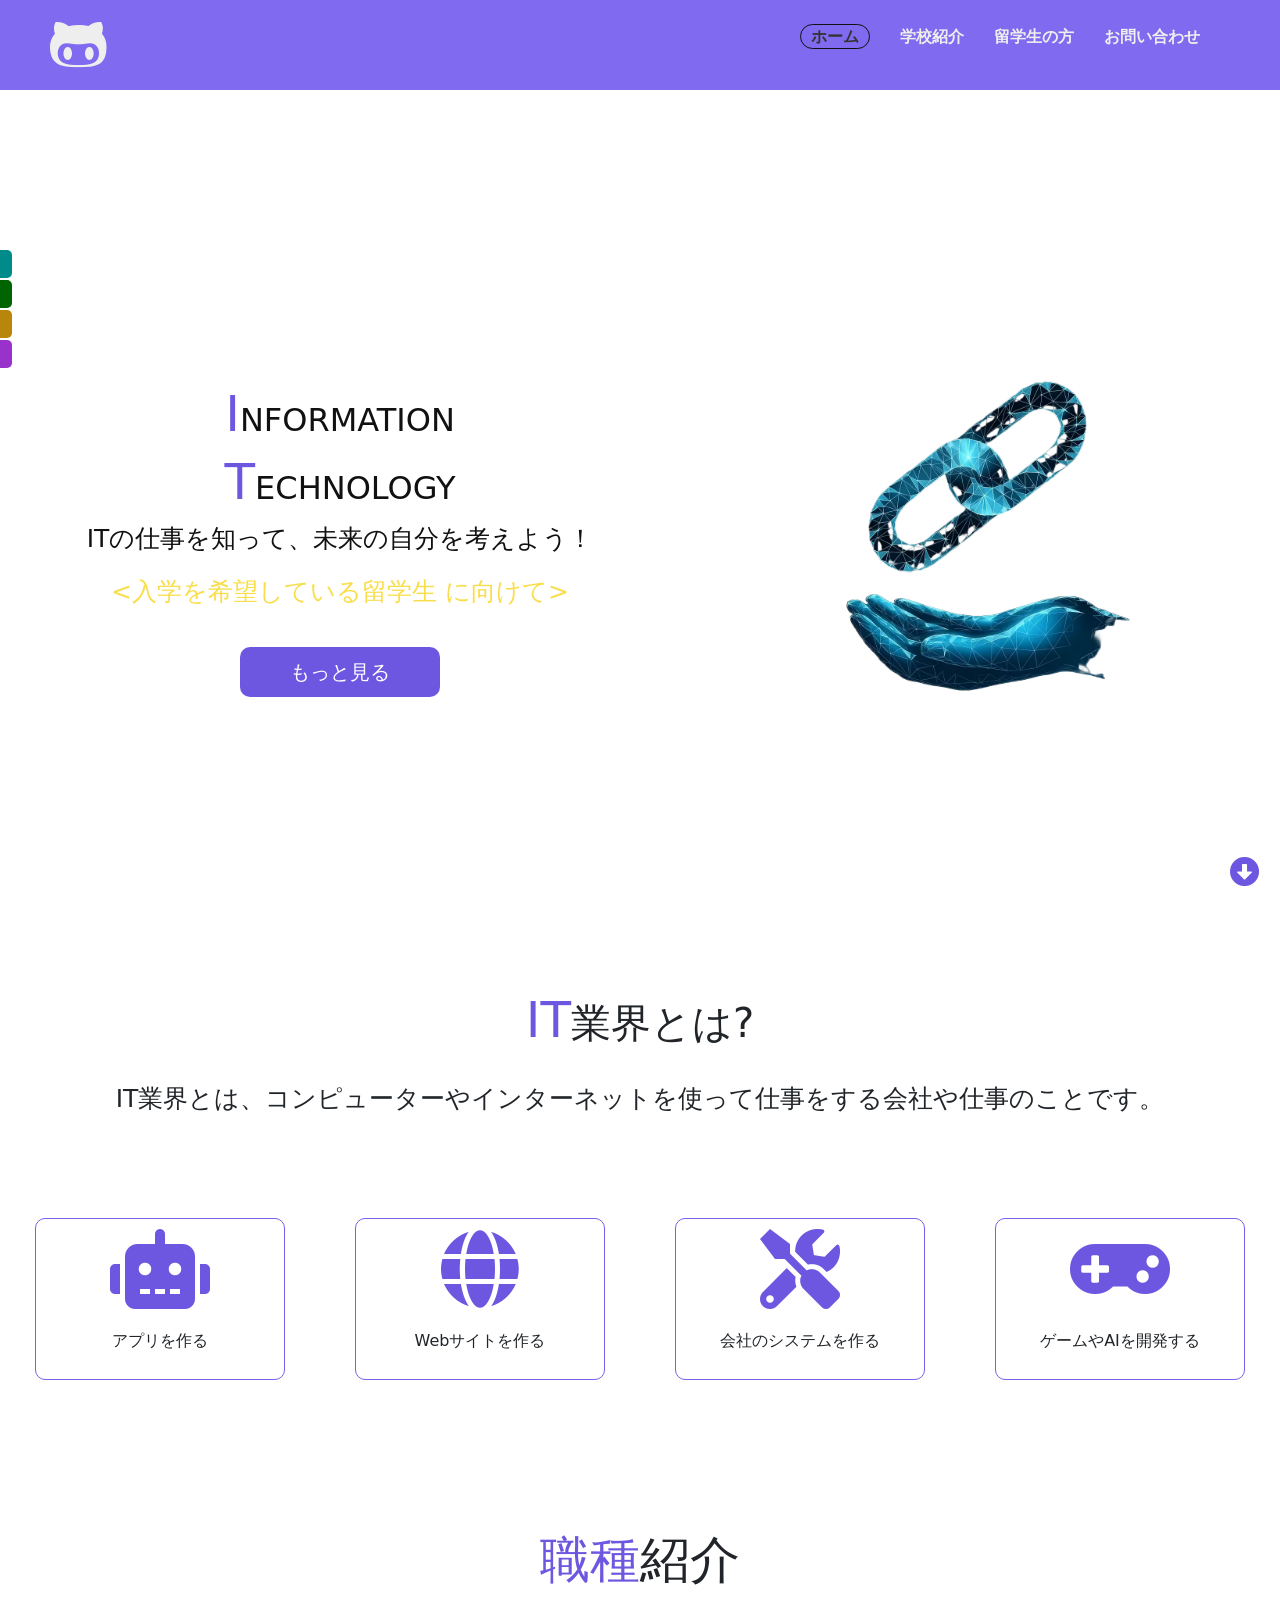
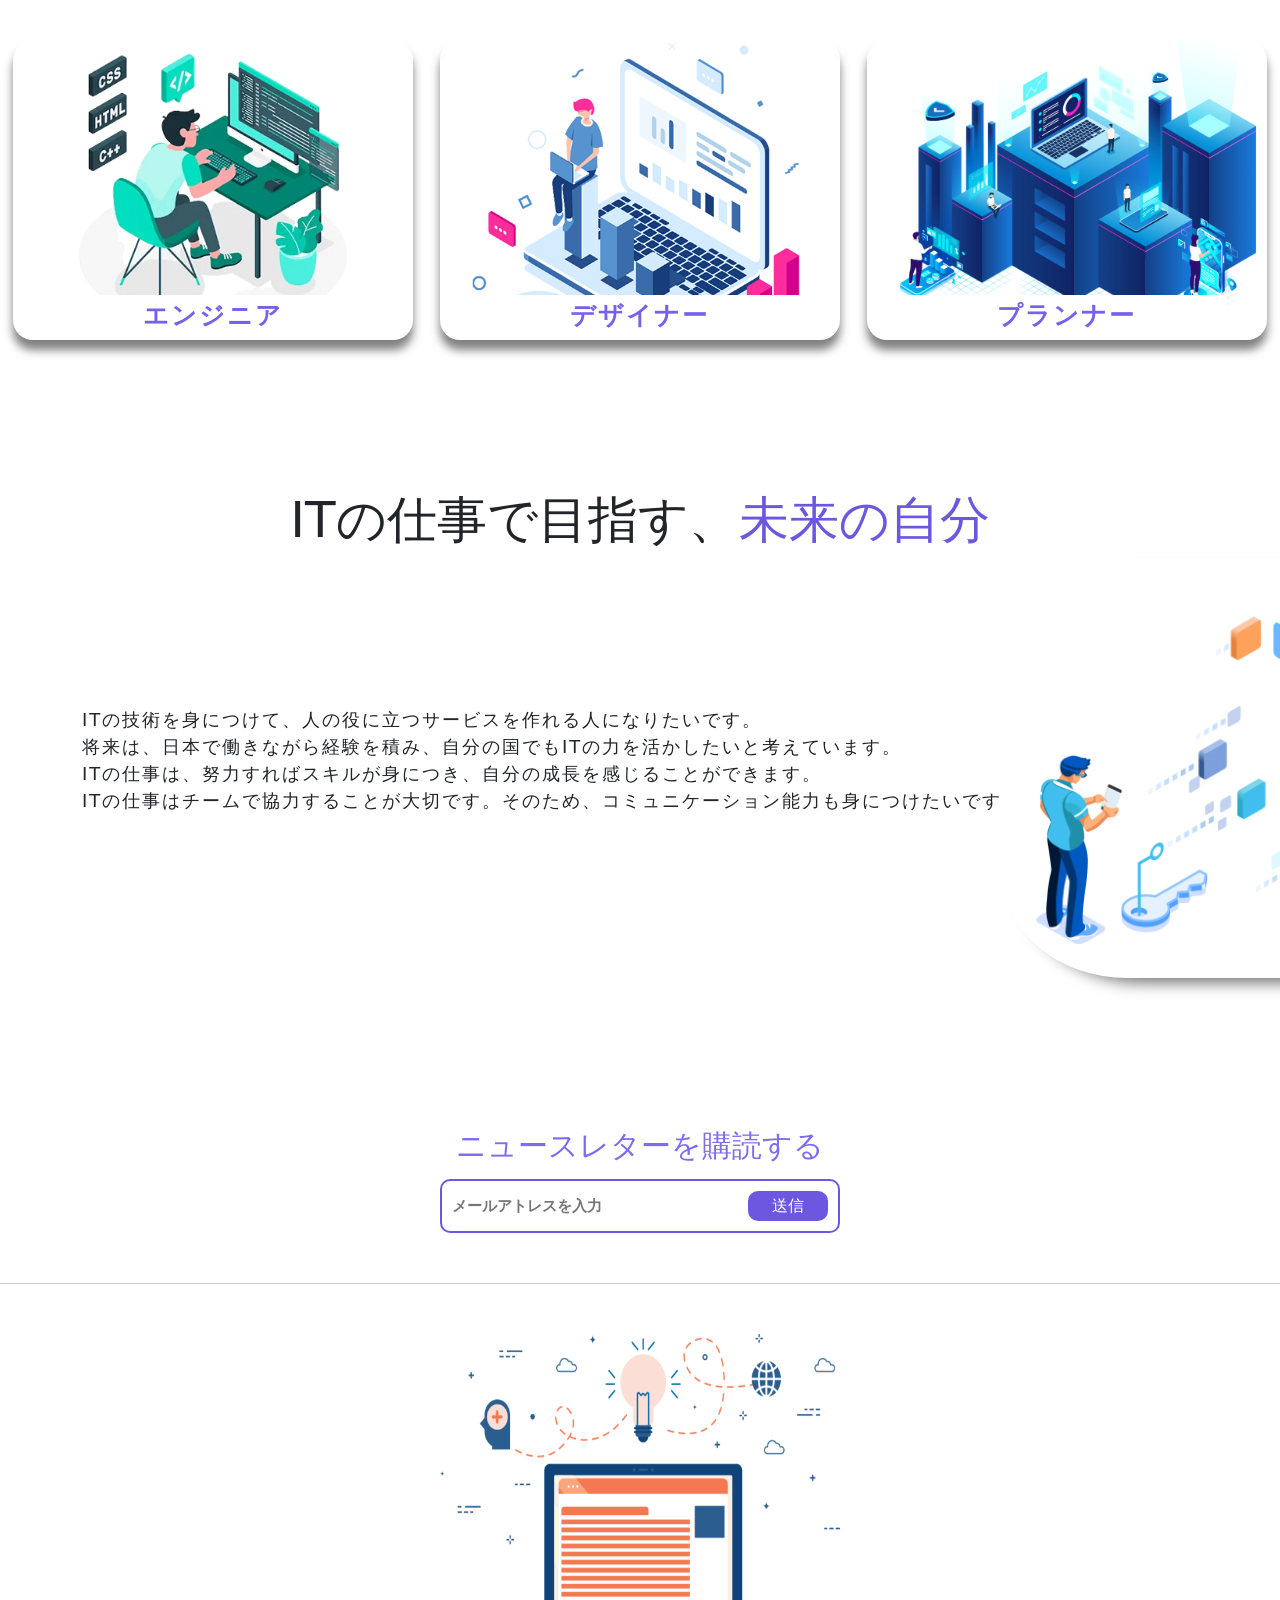
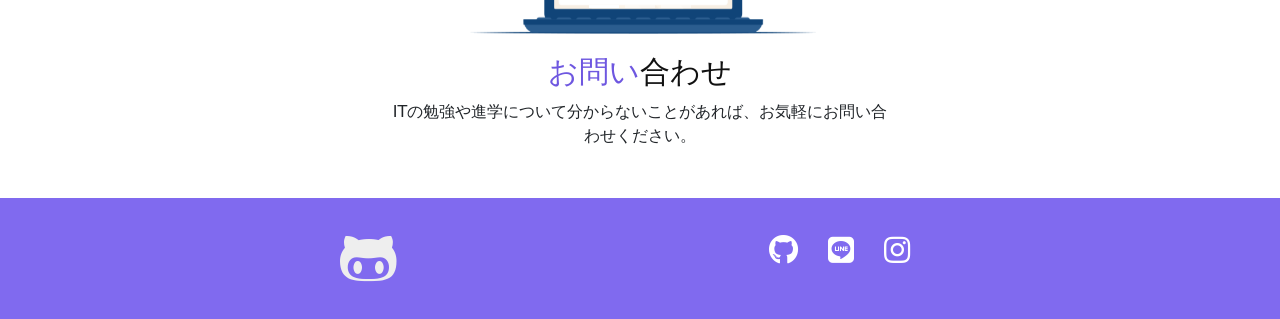
==== index.html @ 79e1f2b9 "day1" ====
<!DOCTYPE html>
<html lang="ja">
<head>
    <meta charset="UTF-8">
    <title>Document</title>
    <link rel="stylesheet" href="https://cdnjs.cloudflare.com/ajax/libs/font-awesome/5.15.4/css/all.min.css" integrity="sha512-1ycn6IcaQQ40/MKBW2W4Rhis/DbILU74C1vSrLJxCq57o941Ym01SwNsOMqvEBFlcgUa6xLiPY/NS5R+E6ztJQ==" crossorigin="anonymous" referrerpolicy="no-referrer" />
    <link href="https://cdn.jsdelivr.net/npm/bootstrap@5.3.0/dist/css/bootstrap.min.css" rel="stylesheet" integrity="sha384-9ndCyUaIbzAi2FUVXJi0CjmCapSmO7SnpJef0486qhLnuZ2cdeRhO02iuK6FUUVM" crossorigin="anonymous">
    <link rel="stylesheet" href="css/style.css">
</head>
<body>
    <!-- Start Topbar -->
    <div class="topmove">
        <div class="topbtn">
            <a><i id="topbtn" class="fas fa-arrow-alt-circle-down"></i></a>
        </div>
    </div>
    <!-- End Topbar -->

    <!-- Start Slidebar -->
    <div class="slidebar">
        <ul class="slide_menu">
            
            <li style="background-color: darkcyan;"><a href="#env" >IT業界</a></li>
            <li style="background-color: darkgreen;"><a href="#intro" >職種紹介</a></li>
            <li style="background-color: darkgoldenrod;"><a href="#future" >未来の自分</a></li>
            <li style="background-color: darkorchid;"><a href="#content">お問い合わせ</a></li>
        </ul>
    </div>
    <!-- End Slidebar -->
    <header id="home">
        <nav class="nav_logo">
              <a href="#" target="_blank" type="logo"><i class="fab fa-github-alt"></i></a>
        </nav>

        <ul class="navbar_menu">
            
                <li><a href="#" class="active">ホーム</a></li>
                <li><a href="school.html" >学校紹介</a></li>
                <li><a href="student.html" >留学生の方</a></li>
                <li><a href="contact.html" >お問い合わせ</a></li>
            
        </ul>
        <div class="dropdown">
            <a class="btn btn-secondary" href="#" role="button" data-bs-toggle="dropdown" aria-expanded="false">
                <i class="fas fa-bars"></i>
            </a>

            <ul class="dropdown-menu">
                <li><a class="dropdown-item text-primary" href="#">ホーム</a></li>
                <li><hr class="dropdown-divider"></li>
                <li><a class="dropdown-item" href="school.html" >学校紹介</a></li>
                <li><hr class="dropdown-divider"></li>
                <li><a class="dropdown-item" href="student.html" >留学生の方</a></li>
                <li><hr class="dropdown-divider"></li>
                <li><a class="dropdown-item" href="contact.html" >お問い合わせ</a></li>
        </div>
    </header>
    <div class="home">
        <div class="container leftremove">
            <div>
                <h2><span>I</span>NFORMATION</h2>
                <h2><span>T</span>ECHNOLOGY</h2>
            </div>
            <div>
                <p>ITの仕事を知って、未来の自分を考えよう！</p>
                <p class="note"><入学を希望している留学生 に向けて></p>
            </div>
            <div>
                <button type="button" id="">
                    <a href="#env">もっと見る</a>
                </button>
            </div>
        </div>
        <div class="home_img rightremove" >
            <img src="img/mlm.avif" alt="homepage">
        </div>
    </div>

    <div class="env" id="env">
        <h1><span>IT</span>業界とは?</h1>
        <p class="env_note">IT業界とは、コンピューターやインターネットを使って仕事をする会社や仕事のことです。</p>
        <div class="env_container">
            <div class="env_info info1">
                <i class="fas fa-robot"></i>
                <p>アプリを作る</p>
            </div>
            <div class="env_info info2">
                <i class="fas fa-globe"></i>
                <p>Webサイトを作る</p>
            </div>
            <div class="env_info info3">
                <i class="fas fa-tools"></i>
                <p>会社のシステムを作る</p>
            </div>
            <div class="env_info info4">
                <i class="fas fa-gamepad"></i>
                <p>ゲームやAIを開発する</p>
            </div>
        </div>
    </div>

    <div class="intro" id="intro">
        <h1><span>職種</span>紹介</h1>

        <div class="subcontainer">

            <div class="deptboxes">
                <div>
                    <img src="img/web-development (1).webp" alt="intro1">
                </div>
                <div class="contents">
                    <h3>エンジニア</h3>
                    <p>エンジニアは、プログラミングを使ってアプリやシステムを作る仕事です。コツコツ考えることが好きな人に向いています。</p>
                </div>
            </div>
            <div class="deptboxes">
                <div>
                    <img src="img/IMG_4879.png" alt="intro2">
                </div>
                <div class="contents">
                    <h3>デザイナー</h3>
                    <p>デザイナーは、Webサイトやアプリの見た目をきれいにデザインする仕事です。色や形を考えることが好きな人に向いています。</p>                </div>
            </div>
            <div class="deptboxes">
                <div>
                    <img src="img/photo3.png" alt="intro3">
                </div>
                <div class="contents">
                    <h3>プランナー</h3>
                    <p>ランナーは、「どんなサービスを作るか」を考える仕事です。
                    人の気持ちを考えることが得意な人に向いています。</p>
                </div>
            </div>
        </div>
    </div>

    <div class="future" id="future">
        <h1>ITの仕事で目指す、<span>未来の自分</span></h1>
        <div class="container">
            <div>
                <p>ITの技術を身につけて、人の役に立つサービスを作れる人になりたいです。
                    <br>
                    将来は、日本で働きながら経験を積み、自分の国でもITの力を活かしたいと考えています。
                    <br>
                    ITの仕事は、努力すればスキルが身につき、自分の成長を感じることができます。
                    <br>
                    ITの仕事はチームで協力することが大切です。そのため、コミュニケーション能力も身につけたいです
                </p>
            </div>
            <div>
                
                <img src="img/photo4.png" class="futureimg" alt="future">
            
            </div>
        </div>

    </div>

    <footer>
        <div class="message">
            <h1>ニュースレターを購読する</h1>
            <div class="mail">
                <input type="email" class="email" id="email" placeholder="メールアトレスを入力" >

                <input type="button" class="mail_btn" value="送信">
            </div>
        </div>
        <hr>
        
        <div class="message2">
            <div id="messagecarousels" class="carousel slide" data-bs-ride="carousel">
                <ol class="carousel-indicators">
                    <li class="active" data-bs-target="#messagecarousels" data-bs-slide-to="0"></li>
                    <li data-bs-target="#messagecarousels" data-bs-slide-to="1"></li>
                    <li data-bs-target="#messagecarousels" data-bs-slide-to="2"></li>
                </ol>
                <div class="carousel-inner content_img">
                    <div class="carousel-item active">
                        <img src="img/content.png" alt="carouseliimg1">
                    </div>
                    <div class="carousel-item">
                        <img src="img/content1.png" alt="carouseliimg2">
                    </div>
                    <div class="carousel-item">
                        <img src="img/content2.png" alt="carouseliimg3">
                    </div>
                </div>
            </div>
            <div class="content" id="content">
                <h1><a href="contact.html"><span>お問い</span>合わせ</a></h1>
                <p>ITの勉強や進学について分からないことがあれば、お気軽にお問い合わせください。</p>
            </div>
        </div>

        <div class="message3">
            <nav class="nav_logo">
                <a href="Programming Project/index.html" target="_blank" title="logo"><i class="fab fa-github-alt"></i></a>
            </nav>

            <ul class="navbar_menu">
                
                    <li><a href="https://github.com/HeinKhant53" title="github" target="_blank"><i class="fab fa-github"></i></a></li>
                    <li><a href="https://line.me/ti/p/TC7lA1ofuV" title="line" target="_blank"><i class="fab fa-line"></i></a></li>
                    <li><a href="https://www.instagram.com/lucas.mooraa?igsh=MW9lOGV4Y2FmeGt2Mw%3D%3D&utm_source=qr" title="instagram" target="_blank"><i class="fab fa-instagram"></i></a></li>
            </ul>
        </div>
    </footer>

     
    <!-- bootstrap -->
    <script src="https://cdn.jsdelivr.net/npm/bootstrap@5.3.0/dist/js/bootstrap.bundle.min.js" integrity="sha384-geWF76RCwLtnZ8qwWowPQNguL3RmwHVBC9FhGdlKrxdiJJigb/j/68SIy3Te4Bkz" crossorigin="anonymous"></script>
    <script src="js/action.js"></script>
</body>
</html>
---- css/style.css ----
*{
    padding: 0;
    margin: 0;
    box-sizing: border-box;
    
}

body{
    max-width: 100%;
    height: 100vh;
    /* background-color: #6e57e0; */
    /* background-repeat: no-repeat;
    background-size: cover; */
}

/* topbtn */
.topmove{
    position: fixed;
    right: 20px;
    bottom: 20px;
}
.topbtn{
    width: 30px;
    height: 30px;

    color: #6e57e0;
    text-align: center;
    font-size: 30px;   
}
/* topbtn */
/* slidebar */
@media only screen and (max-width: 600px) {
    .slidebar{
        display: none;
    }
}
.slidebar{
    position: relative;
} 
.slide_menu{
    width: 130px;
    list-style: none; 
    position: fixed;
    top: 250px;
    left: -150px;
    
}
.slide_menu li {
    width: inherit;
    text-align: center;
    /* background-color: #6e57e0; */
    border-radius: 5px;
    padding: 2px;
    margin-bottom: 2px;

    transform: translateX(0px);
    transition: all 1s;
}
.slide_menu li:hover {
    
    transform: translateX(80%);
}
.slide_menu li a{
    text-decoration: none;
    color: #fff;
}
/* slidebar */

/* navbar */
header{
    display: flex;
    justify-content: space-between;
    align-items: center;
    padding: 15px 50px;

    background-color: #806aef;
}
header .nav_logo a .fa-github-alt{
    color: #eee;
    font-size: 60px;
}
header .nav_logo a .fa-github-alt:hover{
    color: #111;
}


header .navbar_menu{
    display: flex;
    justify-content: center;
    align-items: center;
}

header .navbar_menu li{
    list-style-type: none;
    margin-right: 30px;
}
header .navbar_menu li a{
    color: #eee;
    text-decoration: none;
    font-weight: bold;
}
header .navbar_menu li .active{
    color: #333;
    border: 1px solid #111;
    border-radius: 20px;
    padding: 2px 10px;
}


header .navbar_menu li a:hover{

    font-weight: bold;
    border: 2px solid #fff;
    border-radius: 20px;
    padding: 2px 10px;
}

.home{
    height: 100vh;
    /* margin: 0 auto; */
    display: flex;
    justify-content:center;
    align-items: center;
}
.home .container{
    text-align: center;
    color: #111;
    font-size: 25px;
}
.home .container div h2 span{
    font-size: 50px;
    color: #6e57e0;
}
.home .container div .note{
    color: rgba(247, 214, 30, 0.801);
}
.home .container button{
    background-color:#6e57e0;
    font-size: 20px;
    width: 200px;

    border: none;
    padding: 10px;
    border-radius: 10px;
    margin-top: 20px;

}
.home .container button a{
    color: #fff;
    text-decoration: none;
}

.home .home_img img{
    width: 600px;
}

/* Animation */
.home .leftremove{
    animation-name: myleft;
    animation-duration: 5s;
}
.home .rightremove{
    animation-name: myright;
    animation-duration: 5s;
}
@keyframes myleft {
    from{
        
        opacity: 0;
    }
    to{
    
        opacity: 1;
    }
}

@keyframes myright {
    from{
        transform: translateX(30px);
        opacity: 0;
    }
    to{
        transform: translateX(0px);
        opacity: 1;
    }   
}

/* Animation */

.env{
    text-align: center;
}

.env h1 span{
    font-size: 50px;
    color: #6e57e0;
}
.env .env_note{
    font-size: 25px;
    margin: 30px 0 100px;
}

.env_container{
    
    display: flex;
    justify-content: space-around;
    align-items: center;
    opacity: 0;
}
.env_container .env_info{
    width: 250px;
    border: 1px solid #7860ed;
    border-radius: 10px;
    padding: 10px;
}
.env_info i{
    font-size: 80px;
    color: #6e57e0;    
    margin-bottom: 20px;

    
}   
/* Animation */
.env_container .env_info:hover{
    box-shadow: 5px 5px 10px rgba(0,0,0,0.5);
    transform: translateY(-10px);
}

.env_container .moveleft{
    animation-name: moveForLeft;
    animation-duration: 5s;
}

.env_container .movetop{
    animation-name: moveForTop;
    animation-duration: 5s;
}

.env_container .movedown{
    animation-name: moveForDown;
    animation-duration: 5s;
}

.env_container .moveright{
    animation-name: moveForRight;
    animation-duration: 5s;
}

@keyframes moveForLeft {
    from{
        transform: translateX(-50px);
        opacity: 0;
    }
    to{
        transform: translateX(0px);
        opacity: 1;
    }
}

@keyframes moveForTop {
    from{
        transform: translateY(-50px);
        opacity: 0;
    }
    to{
        transform: translateY(0px);
        opacity: 1;
    }
}

@keyframes moveForDown {
    from{
        transform: translateY(50px);
        opacity: 0;
    }
    to{
        transform: translateY(0px);
        opacity: 1;
    }
}

@keyframes moveForRight {
    from{
        transform: translateX(50px);
        opacity: 0;
    }
    to{
        transform: translateY(0px);
        opacity: 1;
    }
}
/* Animation */


.intro{
    margin-top: 150px;
}
.intro h1{
    font-size: 50px;
    text-align: center;
    margin: 50px 0;
}

.intro  h1 span{
    color: #6e57e0;
}


.intro .subcontainer{
    display: flex;
    justify-content: space-around;
    align-items: center;
}



.deptboxes{
    width: 400px;
    height: 300px;
    box-shadow: 0 10px 10px rgba(0,0,0,0.5);
    border-radius: 20px;
    
    position: relative;

    overflow: hidden;
}

.deptboxes img{
    width: 100%;
    transition: all .5s;
}

.deptboxes .contents{
    width: 80%;
    height: 100%;
    text-align: center;
    background: #fff;

    position: absolute;
    bottom: -85%;
    left: 10%;
}

.deptboxes h3{
    color: #7860ed;
    font-size: 25px;
    font-weight: bold;
    letter-spacing: 2px;

    padding-top: 6px;
}
.deptboxes p{
    width: 80%;
    font-size: 18px;
    margin: 10px auto;
}

.deptboxes:hover .contents{
    width: 100%;
    height: 70%;

    left: 0;
    bottom: 0;
    transition: all 2s;

}
.deptboxes:hover a{
    opacity: 1;
    transition-delay: .5s;
}
.deptboxes:hover img{
    transform: scale(0);
}

/* Start Future */
.future{
    margin-top: 150px;
}
.future h1{
    font-size: 50px;
    text-align: center;
}
.future h1 span{
    color: #6e57e0;
}
.future .container{
    display: flex;
    justify-content: space-around;
    align-items: center;
}


.future .container img {
    width: 500px;
    /* border: 1px solid #6e57e0; */
    box-shadow: 16px 10px 15px -5px #777777;
    border-radius: 25%;
}
/* text effect */
p.textp{
    font-size: 18px;
    display: inline;
    letter-spacing: 2px;
    
    animation-name: texteffect;
    /* animation-duration:  0.08s; */
    animation-fill-mode: both;
}
@keyframes texteffect {
    0%{
        opacity: 0;
    }
    50%{
        opacity: 0.5s;
    }

    100%{
        opacity: 1;
    
    }
}
/* text effect */
/* End future */
footer{
    margin-top: 150px;
}
footer .message{
    text-align: center;
    margin-bottom: 50px;
}

footer .message h1{
    font-size: 30px;
    color: #806aef;
    margin-bottom: 15px;
}

footer .message .mail{
    width: 400px;

    border: 2px solid #6e57e0;
    border-radius: 10px;
    margin: 0 auto;
    padding: 10px;

    display: flex;
    justify-content: space-between;
    align-items: center;
}

footer .message .mail .email{
    border: none;
    font-weight: bold;
    font-size: 15px;
}

footer .message .mail .email:hover{
    cursor: pointer;
}

footer .message .mail .mail_btn{
    width: 80px;
    background-color: #6e57e0;
    color: #fff;

    border: none;
    border-radius: 10px;
    padding: 3px 5px; 
    
}
footer .message .mail .mail_btn:hover{
    cursor: pointer;
}

footer .message2 {
    width: 500px;
    
    margin: 50px auto;
    text-align: center;
}
footer .message2 ol{
    list-style: none;
}
.carousel-item img{
    width: 400px;
    height: 300px;
}
footer .message2 .content{
  
    margin-top: 20px;
}
footer .message2 .content h1{
    font-size: 30px;
    margin-bottom: 10px;
}
footer .message2 .content a{
    text-decoration: none;
    color: #111;
}
footer .message2 .content h1 span{
    color: #6e57e0; 
}


footer .message2 .content  ul{
    list-style-type: none;
    margin-top: 10px;
    letter-spacing: 5px;

    
}
footer .message2 .content  ul li i{
    color: #6e57e0;
}

.message3{
    display: flex;
    justify-content: space-evenly;
    align-items: center;
    padding: 30px 0px;

    background-color: #806aef;
}

.message3 .nav_logo a .fa-github-alt{
    color: #eee;
    font-size: 60px;
}
.message3 .nav_logo a .fa-github-alt:hover{
    color: #111;

}

.message3 .navbar_menu{
    display: flex;
    justify-content: center;
    align-items: center;
}

.message3 .navbar_menu li{
    list-style-type: none;
    margin-right: 30px;
}
.message3 .navbar_menu li a{
    font-size: 30px;
    color: #fff;
    text-decoration: none;
    font-weight: bold;
}

.message3 .navbar_menu li a:hover{
    color: #333;
}

.dropdown{
    display: none;
}

@media only screen and (max-width: 1200px) {

    .dropdown{
        display: block;
    }
     .navbar_menu{
        opacity: 0;
    }    
   body{
     margin: 0 auto;
   }
   header .navbar_menu{
        font-size: 15px;
    }   
   



header .navbar_menu li a:hover{
    font-weight: 0;
    border: 0;
    border: 1px solid #111;
    padding: 2px;
    border-radius: 2px;
}
    .home{
        height: 800px;
        display: flex;
        flex-direction: column-reverse;
    }
    .home .container{
        font-size: 20px;
    }
    .home .home_img img{
        width: 300px;
    }

    .env{
        padding: 10px;
    }
    .env_container{
        flex-wrap: wrap;
    }
    .env_container .env_info{
        width: 200px;
        margin:10px auto;
    }
    .intro .subcontainer{
       display: flex;
       flex-wrap: wrap;
    }
    .deptboxes{
        margin-bottom: 20px;
    }
    
    .future{
        padding: 0 20px;
    }
    .future h1{
        font-size: 25px;
        margin-bottom: 20px;
    }
    .future .container{
        display: flex;
        flex-wrap: wrap;
    }
    p.textp{
        display: inline-block;
        font-size: 18px;
    }

    .future .container .futureimg{
        width: 300px;
    }

    
    .carousel-item img{
        width: 300px;
        height: 200px;
    }
    .message2 .content p{
        font-size: 12px;
    }

}

@media only screen and (max-width: 600px) {
    header .navbar_menu{
        font-size: 8px;
    } 
}
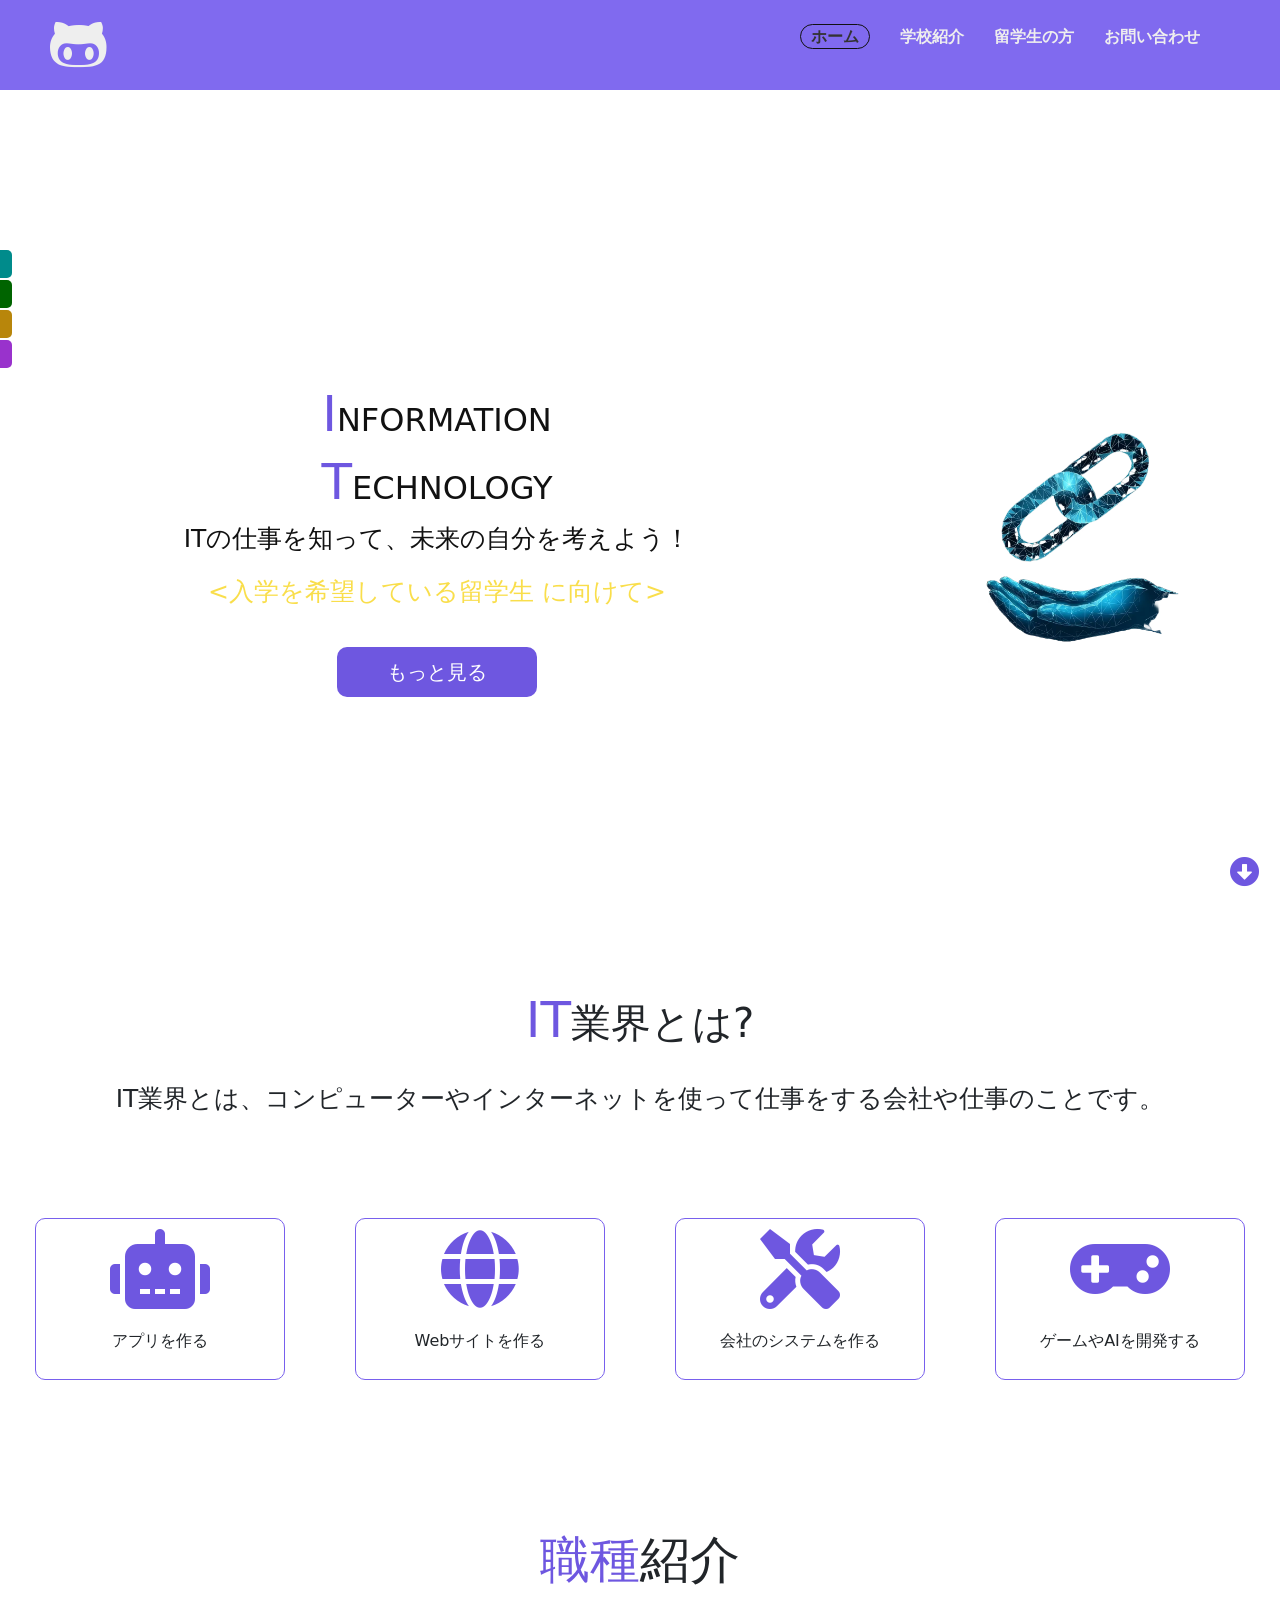
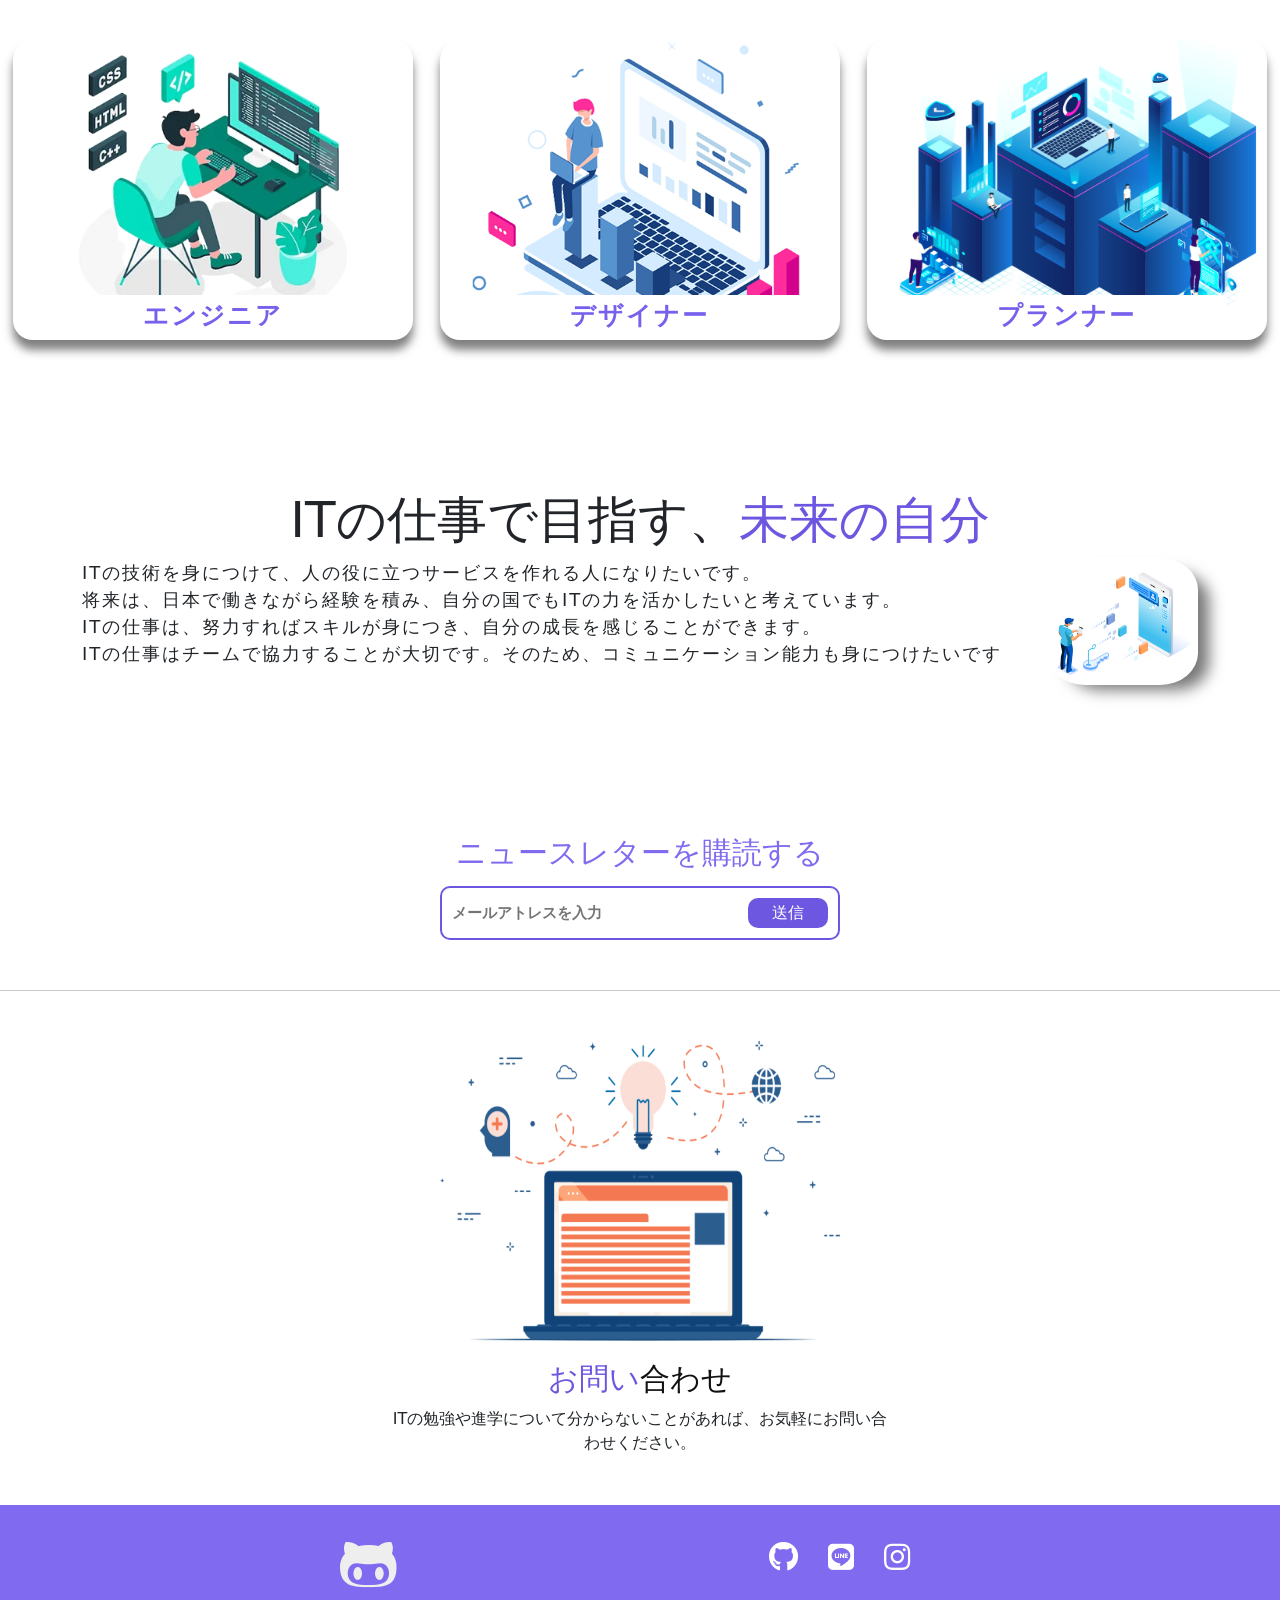
==== commit 8487e56a: "second commit;" ====
--- a/index.html
+++ b/index.html
@@ -2,6 +2,7 @@
 <html lang="ja">
 <head>
     <meta charset="UTF-8">
+    <meta name="viewport" content="width=device-width, initial-scale=1.0">
     <title>Document</title>
     <link rel="stylesheet" href="https://cdnjs.cloudflare.com/ajax/libs/font-awesome/5.15.4/css/all.min.css" integrity="sha512-1ycn6IcaQQ40/MKBW2W4Rhis/DbILU74C1vSrLJxCq57o941Ym01SwNsOMqvEBFlcgUa6xLiPY/NS5R+E6ztJQ==" crossorigin="anonymous" referrerpolicy="no-referrer" />
     <link href="https://cdn.jsdelivr.net/npm/bootstrap@5.3.0/dist/css/bootstrap.min.css" rel="stylesheet" integrity="sha384-9ndCyUaIbzAi2FUVXJi0CjmCapSmO7SnpJef0486qhLnuZ2cdeRhO02iuK6FUUVM" crossorigin="anonymous">
@@ -211,4 +212,4 @@
     <script src="https://cdn.jsdelivr.net/npm/bootstrap@5.3.0/dist/js/bootstrap.bundle.min.js" integrity="sha384-geWF76RCwLtnZ8qwWowPQNguL3RmwHVBC9FhGdlKrxdiJJigb/j/68SIy3Te4Bkz" crossorigin="anonymous"></script>
     <script src="js/action.js"></script>
 </body>
-</html>+</html>
--- a/css/style.css
+++ b/css/style.css
@@ -648,13 +648,156 @@
     } 
 }
 
-
-
-
-
-
-
-
-
-
-  +/* Responsive phone and tablet layout */
+html{
+    overflow-x: hidden;
+}
+
+body{
+    min-height: 100vh;
+    height: auto;
+    overflow-x: hidden;
+}
+
+img{
+    max-width: 100%;
+    height: auto;
+}
+
+@media only screen and (max-width: 1200px) {
+    header{
+        padding: 12px 24px;
+    }
+
+    header .navbar_menu{
+        display: none;
+    }
+
+    .message3 .navbar_menu{
+        display: flex;
+        opacity: 1;
+        padding-left: 0;
+    }
+
+    .home{
+        min-height: calc(100vh - 90px);
+        height: auto;
+        padding: 40px 20px;
+        gap: 25px;
+    }
+
+    .env .env_note,
+    .future .container p{
+        font-size: 18px;
+    }
+
+    .intro,
+    .future,
+    footer{
+        margin-top: 80px;
+    }
+
+    .deptboxes{
+        width: min(400px, 92vw);
+    }
+
+    footer .message2,
+    footer .message .mail{
+        width: min(500px, 92vw);
+    }
+}
+
+@media only screen and (max-width: 600px) {
+    header{
+        padding: 10px 16px;
+    }
+
+    header .nav_logo a .fa-github-alt,
+    .message3 .nav_logo a .fa-github-alt{
+        font-size: 42px;
+    }
+
+    .home .container div h2{
+        font-size: 28px;
+    }
+
+    .home .container div h2 span,
+    .env h1 span{
+        font-size: 36px;
+    }
+
+    .env h1,
+    .intro h1,
+    .future h1{
+        font-size: 30px;
+        padding: 0 12px;
+    }
+
+    .env_container{
+        flex-direction: column;
+    }
+
+    .deptboxes{
+        height: 260px;
+    }
+
+    .deptboxes .contents{
+        height: 72%;
+        bottom: -58%;
+    }
+
+    .deptboxes p{
+        font-size: 15px;
+    }
+
+    .future .container{
+        padding: 0;
+        gap: 24px;
+    }
+
+    p.textp{
+        font-size: 16px;
+    }
+
+    footer .message .mail{
+        flex-direction: column;
+        gap: 10px;
+    }
+
+    footer .message .mail .email,
+    footer .message .mail .mail_btn{
+        width: 100%;
+        text-align: center;
+    }
+
+    footer .message2{
+        margin: 30px auto;
+    }
+
+    .carousel-item img{
+        width: 100%;
+        height: auto;
+    }
+
+    .message3{
+        flex-direction: column;
+        gap: 20px;
+    }
+
+    .message3 .navbar_menu{
+        display: flex;
+        opacity: 1;
+        padding-left: 0;
+    }
+}
+
+
+
+
+
+
+
+
+
+
+  
